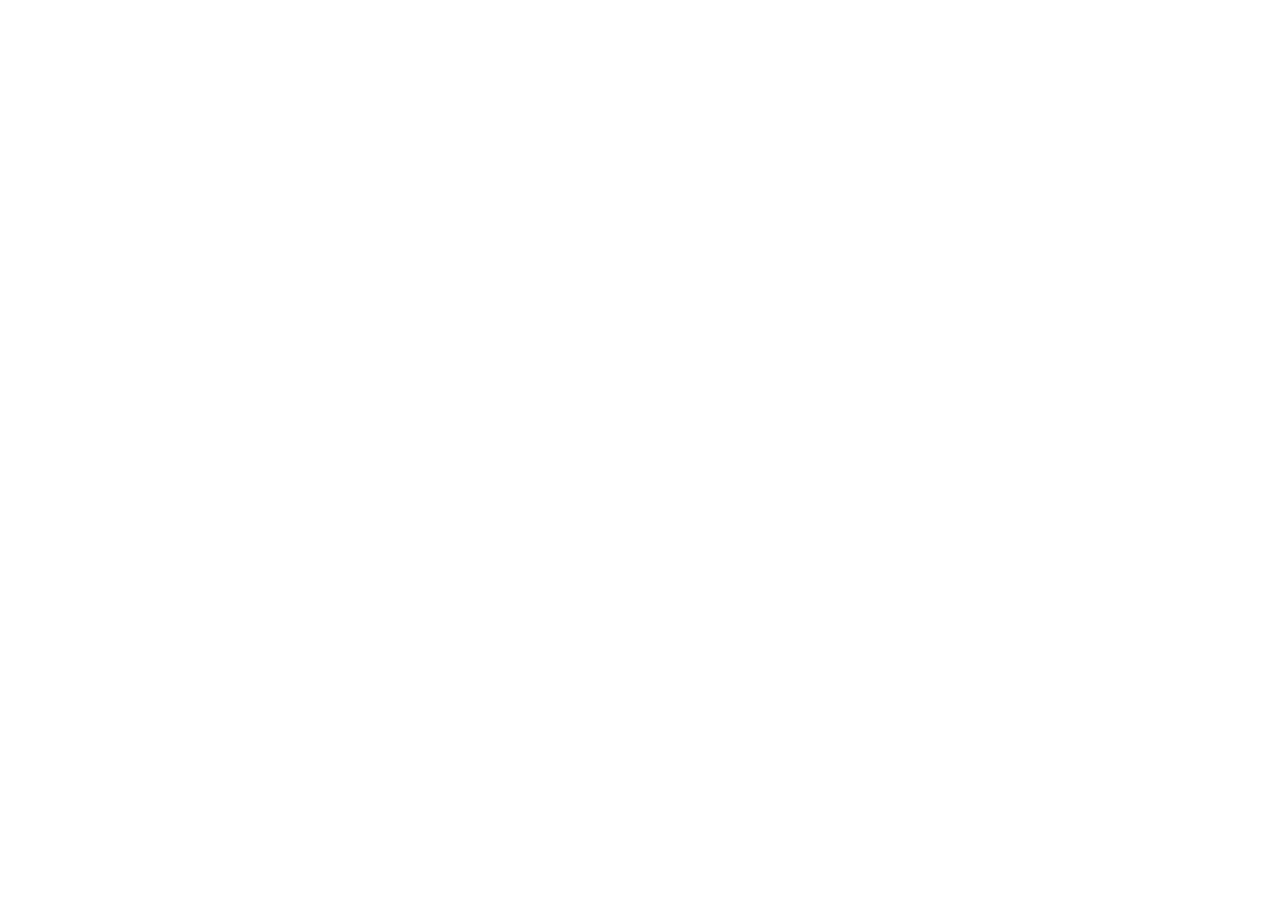
==== calculator/index.html @ de4c0c2c "Adding calculator app to my github pages" ====
<!doctype html><html lang="en"><head><meta charset="utf-8"><link rel="shortcut icon" href="/favicon.ico"><meta name="viewport" content="width=device-width,initial-scale=1,shrink-to-fit=no"><meta name="theme-color" content="#000000"><link rel="manifest" href="/manifest.json"><title>React App</title><link href="/static/css/main.79f7c264.chunk.css" rel="stylesheet"></head><body><noscript>You need to enable JavaScript to run this app.</noscript><div id="root"></div><script>!function(l){function e(e){for(var r,t,n=e[0],o=e[1],u=e[2],f=0,i=[];f<n.length;f++)t=n[f],p[t]&&i.push(p[t][0]),p[t]=0;for(r in o)Object.prototype.hasOwnProperty.call(o,r)&&(l[r]=o[r]);for(s&&s(e);i.length;)i.shift()();return c.push.apply(c,u||[]),a()}function a(){for(var e,r=0;r<c.length;r++){for(var t=c[r],n=!0,o=1;o<t.length;o++){var u=t[o];0!==p[u]&&(n=!1)}n&&(c.splice(r--,1),e=f(f.s=t[0]))}return e}var t={},p={2:0},c=[];function f(e){if(t[e])return t[e].exports;var r=t[e]={i:e,l:!1,exports:{}};return l[e].call(r.exports,r,r.exports,f),r.l=!0,r.exports}f.m=l,f.c=t,f.d=function(e,r,t){f.o(e,r)||Object.defineProperty(e,r,{enumerable:!0,get:t})},f.r=function(e){"undefined"!=typeof Symbol&&Symbol.toStringTag&&Object.defineProperty(e,Symbol.toStringTag,{value:"Module"}),Object.defineProperty(e,"__esModule",{value:!0})},f.t=function(r,e){if(1&e&&(r=f(r)),8&e)return r;if(4&e&&"object"==typeof r&&r&&r.__esModule)return r;var t=Object.create(null);if(f.r(t),Object.defineProperty(t,"default",{enumerable:!0,value:r}),2&e&&"string"!=typeof r)for(var n in r)f.d(t,n,function(e){return r[e]}.bind(null,n));return t},f.n=function(e){var r=e&&e.__esModule?function(){return e.default}:function(){return e};return f.d(r,"a",r),r},f.o=function(e,r){return Object.prototype.hasOwnProperty.call(e,r)},f.p="/";var r=window.webpackJsonp=window.webpackJsonp||[],n=r.push.bind(r);r.push=e,r=r.slice();for(var o=0;o<r.length;o++)e(r[o]);var s=n;a()}([])</script><script src="/static/js/1.6eb6405c.chunk.js"></script><script src="/static/js/main.acfa24e6.chunk.js"></script></body></html>
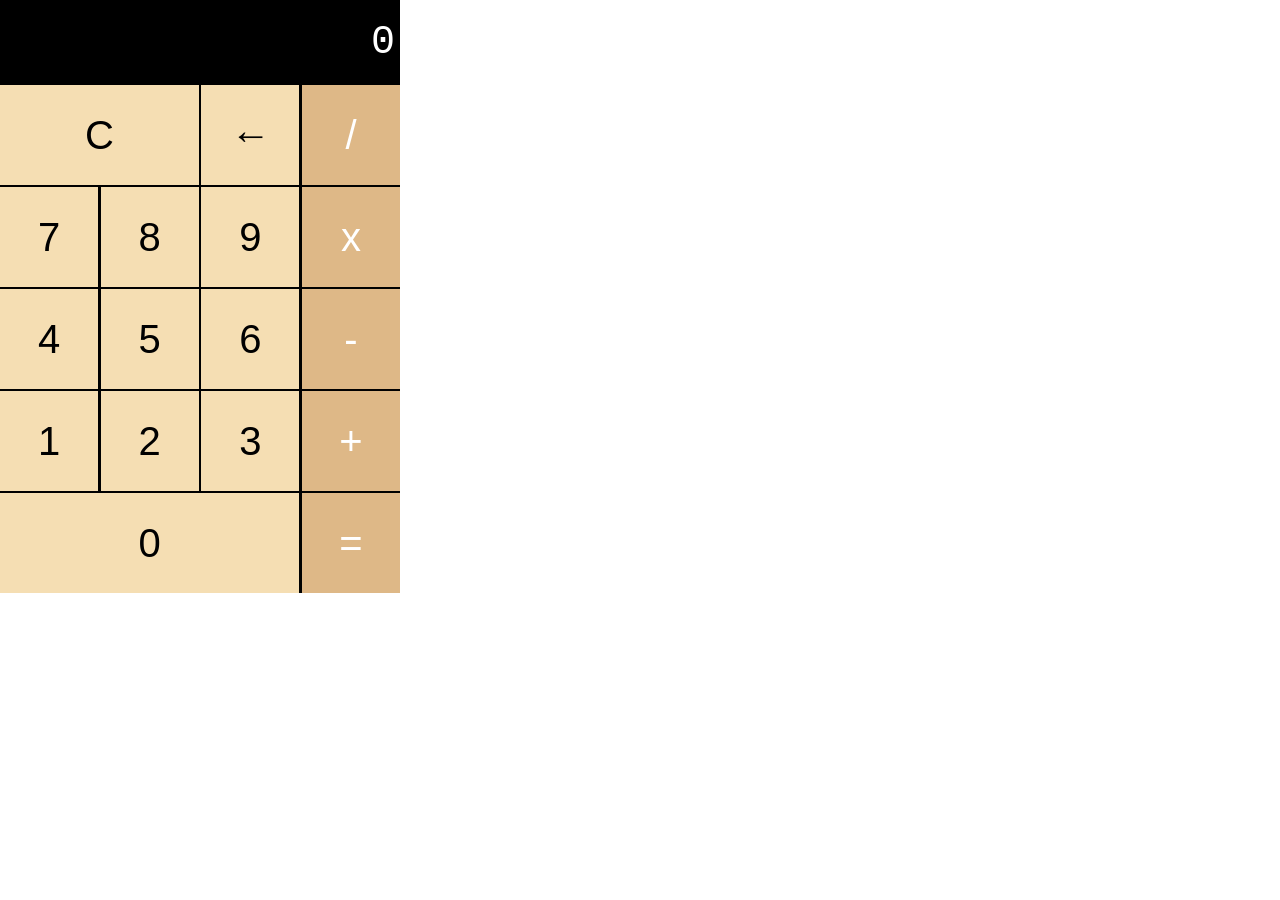
==== commit 472bf16d: "Fixing calculator static paths" ====
--- a/calculator/index.html
+++ b/calculator/index.html
@@ -1 +1 @@
-<!doctype html><html lang="en"><head><meta charset="utf-8"><link rel="shortcut icon" href="/favicon.ico"><meta name="viewport" content="width=device-width,initial-scale=1,shrink-to-fit=no"><meta name="theme-color" content="#000000"><link rel="manifest" href="/manifest.json"><title>React App</title><link href="/static/css/main.79f7c264.chunk.css" rel="stylesheet"></head><body><noscript>You need to enable JavaScript to run this app.</noscript><div id="root"></div><script>!function(l){function e(e){for(var r,t,n=e[0],o=e[1],u=e[2],f=0,i=[];f<n.length;f++)t=n[f],p[t]&&i.push(p[t][0]),p[t]=0;for(r in o)Object.prototype.hasOwnProperty.call(o,r)&&(l[r]=o[r]);for(s&&s(e);i.length;)i.shift()();return c.push.apply(c,u||[]),a()}function a(){for(var e,r=0;r<c.length;r++){for(var t=c[r],n=!0,o=1;o<t.length;o++){var u=t[o];0!==p[u]&&(n=!1)}n&&(c.splice(r--,1),e=f(f.s=t[0]))}return e}var t={},p={2:0},c=[];function f(e){if(t[e])return t[e].exports;var r=t[e]={i:e,l:!1,exports:{}};return l[e].call(r.exports,r,r.exports,f),r.l=!0,r.exports}f.m=l,f.c=t,f.d=function(e,r,t){f.o(e,r)||Object.defineProperty(e,r,{enumerable:!0,get:t})},f.r=function(e){"undefined"!=typeof Symbol&&Symbol.toStringTag&&Object.defineProperty(e,Symbol.toStringTag,{value:"Module"}),Object.defineProperty(e,"__esModule",{value:!0})},f.t=function(r,e){if(1&e&&(r=f(r)),8&e)return r;if(4&e&&"object"==typeof r&&r&&r.__esModule)return r;var t=Object.create(null);if(f.r(t),Object.defineProperty(t,"default",{enumerable:!0,value:r}),2&e&&"string"!=typeof r)for(var n in r)f.d(t,n,function(e){return r[e]}.bind(null,n));return t},f.n=function(e){var r=e&&e.__esModule?function(){return e.default}:function(){return e};return f.d(r,"a",r),r},f.o=function(e,r){return Object.prototype.hasOwnProperty.call(e,r)},f.p="/";var r=window.webpackJsonp=window.webpackJsonp||[],n=r.push.bind(r);r.push=e,r=r.slice();for(var o=0;o<r.length;o++)e(r[o]);var s=n;a()}([])</script><script src="/static/js/1.6eb6405c.chunk.js"></script><script src="/static/js/main.acfa24e6.chunk.js"></script></body></html>+<!doctype html><html lang="en"><head><meta charset="utf-8"><link rel="shortcut icon" href="favicon.ico"><meta name="viewport" content="width=device-width,initial-scale=1,shrink-to-fit=no"><meta name="theme-color" content="#000000"><link rel="manifest" href="/manifest.json"><title>React App</title><link href="static/css/main.79f7c264.chunk.css" rel="stylesheet"></head><body><noscript>You need to enable JavaScript to run this app.</noscript><div id="root"></div><script>!function(l){function e(e){for(var r,t,n=e[0],o=e[1],u=e[2],f=0,i=[];f<n.length;f++)t=n[f],p[t]&&i.push(p[t][0]),p[t]=0;for(r in o)Object.prototype.hasOwnProperty.call(o,r)&&(l[r]=o[r]);for(s&&s(e);i.length;)i.shift()();return c.push.apply(c,u||[]),a()}function a(){for(var e,r=0;r<c.length;r++){for(var t=c[r],n=!0,o=1;o<t.length;o++){var u=t[o];0!==p[u]&&(n=!1)}n&&(c.splice(r--,1),e=f(f.s=t[0]))}return e}var t={},p={2:0},c=[];function f(e){if(t[e])return t[e].exports;var r=t[e]={i:e,l:!1,exports:{}};return l[e].call(r.exports,r,r.exports,f),r.l=!0,r.exports}f.m=l,f.c=t,f.d=function(e,r,t){f.o(e,r)||Object.defineProperty(e,r,{enumerable:!0,get:t})},f.r=function(e){"undefined"!=typeof Symbol&&Symbol.toStringTag&&Object.defineProperty(e,Symbol.toStringTag,{value:"Module"}),Object.defineProperty(e,"__esModule",{value:!0})},f.t=function(r,e){if(1&e&&(r=f(r)),8&e)return r;if(4&e&&"object"==typeof r&&r&&r.__esModule)return r;var t=Object.create(null);if(f.r(t),Object.defineProperty(t,"default",{enumerable:!0,value:r}),2&e&&"string"!=typeof r)for(var n in r)f.d(t,n,function(e){return r[e]}.bind(null,n));return t},f.n=function(e){var r=e&&e.__esModule?function(){return e.default}:function(){return e};return f.d(r,"a",r),r},f.o=function(e,r){return Object.prototype.hasOwnProperty.call(e,r)},f.p="/";var r=window.webpackJsonp=window.webpackJsonp||[],n=r.push.bind(r);r.push=e,r=r.slice();for(var o=0;o<r.length;o++)e(r[o]);var s=n;a()}([])</script><script src="static/js/1.6eb6405c.chunk.js"></script><script src="static/js/main.acfa24e6.chunk.js"></script></body></html>
--- a/calculator/static/css/main.79f7c264.chunk.css
+++ b/calculator/static/css/main.79f7c264.chunk.css
@@ -0,0 +1,2 @@
+body{font-family:-apple-system,BlinkMacSystemFont,Segoe UI,Roboto,Oxygen,Ubuntu,Cantarell,Fira Sans,Droid Sans,Helvetica Neue,sans-serif;-webkit-font-smoothing:antialiased;-moz-osx-font-smoothing:grayscale}code{font-family:source-code-pro,Menlo,Monaco,Consolas,Courier New,monospace}*{box-sizing:border-box}body{padding:0;margin:0}.calc{width:400px;background-color:#000;color:#fff}.screen{font-size:40px;font-family:Courier New,Courier,monospace;text-align:right;padding:20px 5px}.calc-button{background-color:wheat;color:#000;height:100px;width:24.5%;border:none;border-radius:0;font-size:40px;cursor:pointer}.calc-button:hover{background-color:bisque}.calc-button:active{background-color:#faebd7}.calc-button:last-child{background-color:#deb887;color:#fff}.calc-button:last-child:hover{background-color:#fafad2}.calc-button:last-child:active{background-color:#b8860b}.double{width:49.7%}.triple{width:74.8%}.calc-row{display:flex;align-content:stretch;justify-content:space-between;margin-bottom:.5%}
+/*# sourceMappingURL=main.79f7c264.chunk.css.map */
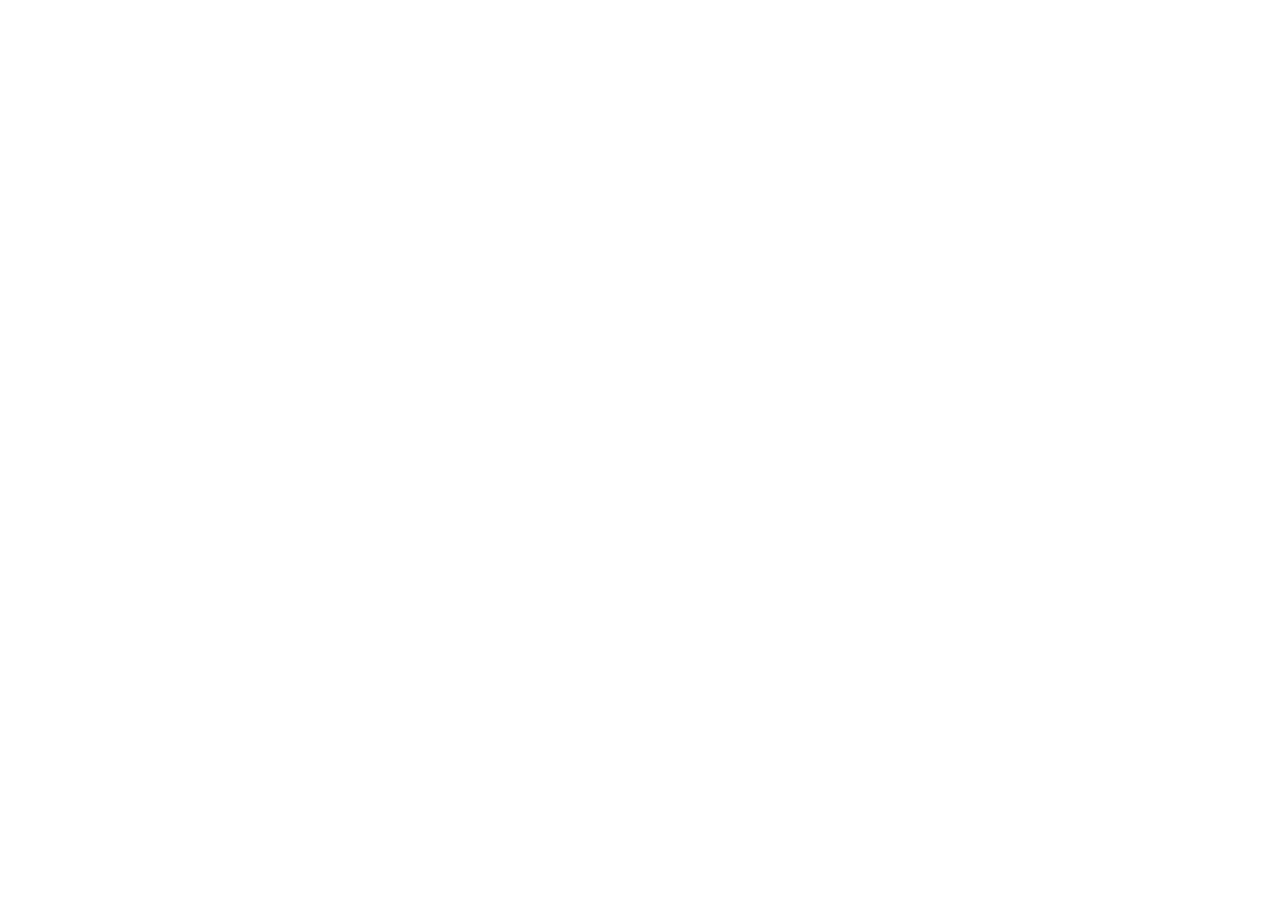
==== commit f38bfe96: "Refactoring App.js" ====
--- a/calculator/index.html
+++ b/calculator/index.html
@@ -1 +1 @@
-<!doctype html><html lang="en"><head><meta charset="utf-8"><link rel="shortcut icon" href="favicon.ico"><meta name="viewport" content="width=device-width,initial-scale=1,shrink-to-fit=no"><meta name="theme-color" content="#000000"><link rel="manifest" href="/manifest.json"><title>React App</title><link href="static/css/main.79f7c264.chunk.css" rel="stylesheet"></head><body><noscript>You need to enable JavaScript to run this app.</noscript><div id="root"></div><script>!function(l){function e(e){for(var r,t,n=e[0],o=e[1],u=e[2],f=0,i=[];f<n.length;f++)t=n[f],p[t]&&i.push(p[t][0]),p[t]=0;for(r in o)Object.prototype.hasOwnProperty.call(o,r)&&(l[r]=o[r]);for(s&&s(e);i.length;)i.shift()();return c.push.apply(c,u||[]),a()}function a(){for(var e,r=0;r<c.length;r++){for(var t=c[r],n=!0,o=1;o<t.length;o++){var u=t[o];0!==p[u]&&(n=!1)}n&&(c.splice(r--,1),e=f(f.s=t[0]))}return e}var t={},p={2:0},c=[];function f(e){if(t[e])return t[e].exports;var r=t[e]={i:e,l:!1,exports:{}};return l[e].call(r.exports,r,r.exports,f),r.l=!0,r.exports}f.m=l,f.c=t,f.d=function(e,r,t){f.o(e,r)||Object.defineProperty(e,r,{enumerable:!0,get:t})},f.r=function(e){"undefined"!=typeof Symbol&&Symbol.toStringTag&&Object.defineProperty(e,Symbol.toStringTag,{value:"Module"}),Object.defineProperty(e,"__esModule",{value:!0})},f.t=function(r,e){if(1&e&&(r=f(r)),8&e)return r;if(4&e&&"object"==typeof r&&r&&r.__esModule)return r;var t=Object.create(null);if(f.r(t),Object.defineProperty(t,"default",{enumerable:!0,value:r}),2&e&&"string"!=typeof r)for(var n in r)f.d(t,n,function(e){return r[e]}.bind(null,n));return t},f.n=function(e){var r=e&&e.__esModule?function(){return e.default}:function(){return e};return f.d(r,"a",r),r},f.o=function(e,r){return Object.prototype.hasOwnProperty.call(e,r)},f.p="/";var r=window.webpackJsonp=window.webpackJsonp||[],n=r.push.bind(r);r.push=e,r=r.slice();for(var o=0;o<r.length;o++)e(r[o]);var s=n;a()}([])</script><script src="static/js/1.6eb6405c.chunk.js"></script><script src="static/js/main.acfa24e6.chunk.js"></script></body></html>+<!doctype html><html lang="en"><head><meta charset="utf-8"><link rel="shortcut icon" href="/favicon.ico"><meta name="viewport" content="width=device-width,initial-scale=1,shrink-to-fit=no"><meta name="theme-color" content="#000000"><link rel="manifest" href="/manifest.json"><title>React App</title><link href="/static/css/main.6eac39ea.chunk.css" rel="stylesheet"></head><body><noscript>You need to enable JavaScript to run this app.</noscript><div id="root"></div><script>!function(l){function e(e){for(var r,t,n=e[0],o=e[1],u=e[2],f=0,i=[];f<n.length;f++)t=n[f],p[t]&&i.push(p[t][0]),p[t]=0;for(r in o)Object.prototype.hasOwnProperty.call(o,r)&&(l[r]=o[r]);for(s&&s(e);i.length;)i.shift()();return c.push.apply(c,u||[]),a()}function a(){for(var e,r=0;r<c.length;r++){for(var t=c[r],n=!0,o=1;o<t.length;o++){var u=t[o];0!==p[u]&&(n=!1)}n&&(c.splice(r--,1),e=f(f.s=t[0]))}return e}var t={},p={2:0},c=[];function f(e){if(t[e])return t[e].exports;var r=t[e]={i:e,l:!1,exports:{}};return l[e].call(r.exports,r,r.exports,f),r.l=!0,r.exports}f.m=l,f.c=t,f.d=function(e,r,t){f.o(e,r)||Object.defineProperty(e,r,{enumerable:!0,get:t})},f.r=function(e){"undefined"!=typeof Symbol&&Symbol.toStringTag&&Object.defineProperty(e,Symbol.toStringTag,{value:"Module"}),Object.defineProperty(e,"__esModule",{value:!0})},f.t=function(r,e){if(1&e&&(r=f(r)),8&e)return r;if(4&e&&"object"==typeof r&&r&&r.__esModule)return r;var t=Object.create(null);if(f.r(t),Object.defineProperty(t,"default",{enumerable:!0,value:r}),2&e&&"string"!=typeof r)for(var n in r)f.d(t,n,function(e){return r[e]}.bind(null,n));return t},f.n=function(e){var r=e&&e.__esModule?function(){return e.default}:function(){return e};return f.d(r,"a",r),r},f.o=function(e,r){return Object.prototype.hasOwnProperty.call(e,r)},f.p="/";var r=window.webpackJsonp=window.webpackJsonp||[],n=r.push.bind(r);r.push=e,r=r.slice();for(var o=0;o<r.length;o++)e(r[o]);var s=n;a()}([])</script><script src="/static/js/1.6eb6405c.chunk.js"></script><script src="/static/js/main.40ee97dd.chunk.js"></script></body></html>
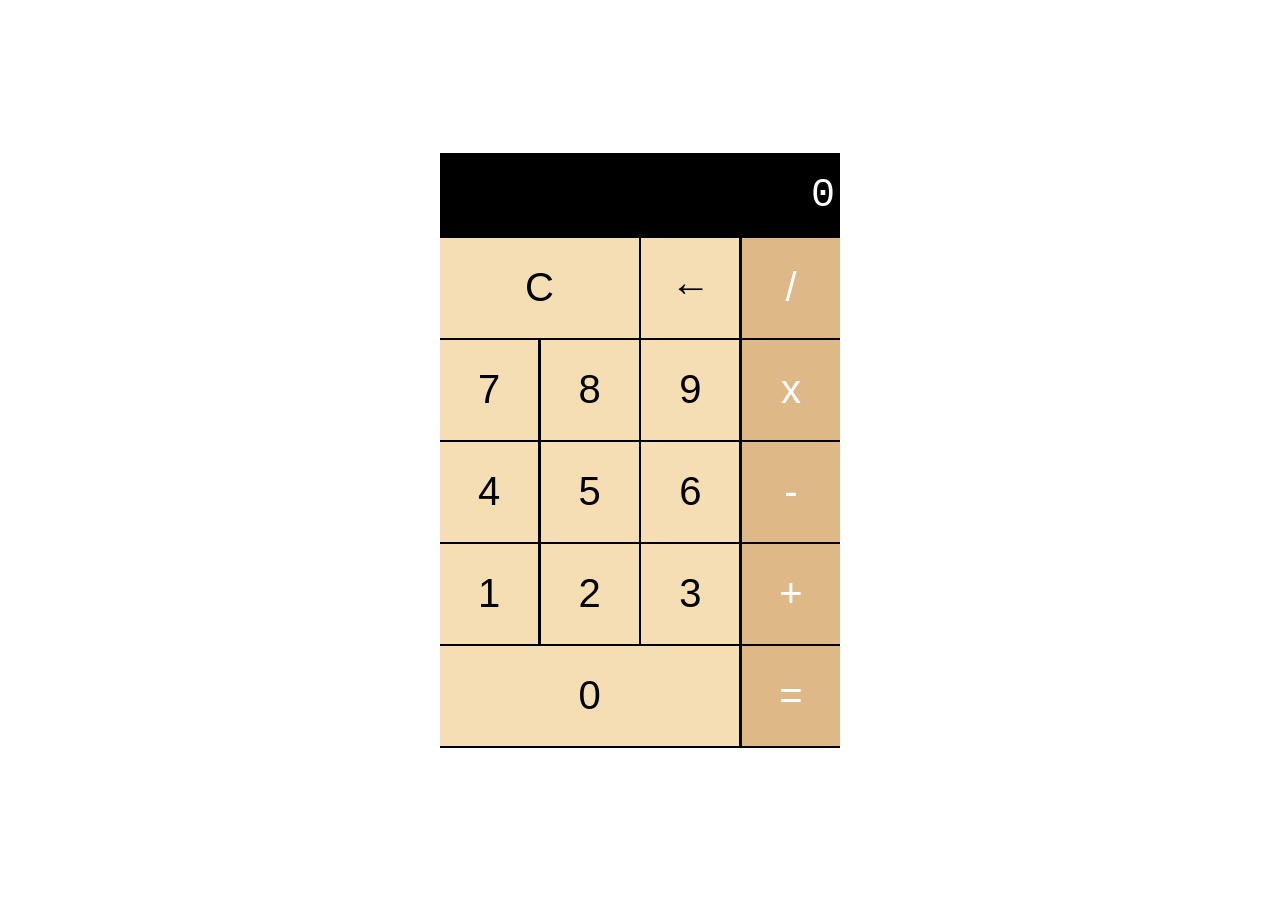
==== commit 99875b94: "Fixed css" ====
--- a/calculator/index.html
+++ b/calculator/index.html
@@ -1 +1,106 @@
-<!doctype html><html lang="en"><head><meta charset="utf-8"><link rel="shortcut icon" href="/favicon.ico"><meta name="viewport" content="width=device-width,initial-scale=1,shrink-to-fit=no"><meta name="theme-color" content="#000000"><link rel="manifest" href="/manifest.json"><title>React App</title><link href="/static/css/main.6eac39ea.chunk.css" rel="stylesheet"></head><body><noscript>You need to enable JavaScript to run this app.</noscript><div id="root"></div><script>!function(l){function e(e){for(var r,t,n=e[0],o=e[1],u=e[2],f=0,i=[];f<n.length;f++)t=n[f],p[t]&&i.push(p[t][0]),p[t]=0;for(r in o)Object.prototype.hasOwnProperty.call(o,r)&&(l[r]=o[r]);for(s&&s(e);i.length;)i.shift()();return c.push.apply(c,u||[]),a()}function a(){for(var e,r=0;r<c.length;r++){for(var t=c[r],n=!0,o=1;o<t.length;o++){var u=t[o];0!==p[u]&&(n=!1)}n&&(c.splice(r--,1),e=f(f.s=t[0]))}return e}var t={},p={2:0},c=[];function f(e){if(t[e])return t[e].exports;var r=t[e]={i:e,l:!1,exports:{}};return l[e].call(r.exports,r,r.exports,f),r.l=!0,r.exports}f.m=l,f.c=t,f.d=function(e,r,t){f.o(e,r)||Object.defineProperty(e,r,{enumerable:!0,get:t})},f.r=function(e){"undefined"!=typeof Symbol&&Symbol.toStringTag&&Object.defineProperty(e,Symbol.toStringTag,{value:"Module"}),Object.defineProperty(e,"__esModule",{value:!0})},f.t=function(r,e){if(1&e&&(r=f(r)),8&e)return r;if(4&e&&"object"==typeof r&&r&&r.__esModule)return r;var t=Object.create(null);if(f.r(t),Object.defineProperty(t,"default",{enumerable:!0,value:r}),2&e&&"string"!=typeof r)for(var n in r)f.d(t,n,function(e){return r[e]}.bind(null,n));return t},f.n=function(e){var r=e&&e.__esModule?function(){return e.default}:function(){return e};return f.d(r,"a",r),r},f.o=function(e,r){return Object.prototype.hasOwnProperty.call(e,r)},f.p="/";var r=window.webpackJsonp=window.webpackJsonp||[],n=r.push.bind(r);r.push=e,r=r.slice();for(var o=0;o<r.length;o++)e(r[o]);var s=n;a()}([])</script><script src="/static/js/1.6eb6405c.chunk.js"></script><script src="/static/js/main.40ee97dd.chunk.js"></script></body></html>+<!DOCTYPE html>
+<html lang="en">
+  <head>
+    <meta charset="utf-8" />
+    <link rel="shortcut icon" href="favicon.ico" />
+    <meta
+      name="viewport"
+      content="width=device-width,initial-scale=1,shrink-to-fit=no"
+    />
+    <meta name="theme-color" content="#000000" />
+    <link rel="manifest" href="manifest.json" />
+    <title>React App</title>
+    <link href="static/css/main.6eac39ea.chunk.css" rel="stylesheet" />
+  </head>
+  <body>
+    <noscript>You need to enable JavaScript to run this app.</noscript>
+    <div id="root"></div>
+    <script>
+      !(function(l) {
+        function e(e) {
+          for (
+            var r, t, n = e[0], o = e[1], u = e[2], f = 0, i = [];
+            f < n.length;
+            f++
+          )
+            (t = n[f]), p[t] && i.push(p[t][0]), (p[t] = 0);
+          for (r in o)
+            Object.prototype.hasOwnProperty.call(o, r) && (l[r] = o[r]);
+          for (s && s(e); i.length; ) i.shift()();
+          return c.push.apply(c, u || []), a();
+        }
+        function a() {
+          for (var e, r = 0; r < c.length; r++) {
+            for (var t = c[r], n = !0, o = 1; o < t.length; o++) {
+              var u = t[o];
+              0 !== p[u] && (n = !1);
+            }
+            n && (c.splice(r--, 1), (e = f((f.s = t[0]))));
+          }
+          return e;
+        }
+        var t = {},
+          p = { 2: 0 },
+          c = [];
+        function f(e) {
+          if (t[e]) return t[e].exports;
+          var r = (t[e] = { i: e, l: !1, exports: {} });
+          return l[e].call(r.exports, r, r.exports, f), (r.l = !0), r.exports;
+        }
+        (f.m = l),
+          (f.c = t),
+          (f.d = function(e, r, t) {
+            f.o(e, r) ||
+              Object.defineProperty(e, r, { enumerable: !0, get: t });
+          }),
+          (f.r = function(e) {
+            "undefined" != typeof Symbol &&
+              Symbol.toStringTag &&
+              Object.defineProperty(e, Symbol.toStringTag, { value: "Module" }),
+              Object.defineProperty(e, "__esModule", { value: !0 });
+          }),
+          (f.t = function(r, e) {
+            if ((1 & e && (r = f(r)), 8 & e)) return r;
+            if (4 & e && "object" == typeof r && r && r.__esModule) return r;
+            var t = Object.create(null);
+            if (
+              (f.r(t),
+              Object.defineProperty(t, "default", { enumerable: !0, value: r }),
+              2 & e && "string" != typeof r)
+            )
+              for (var n in r)
+                f.d(
+                  t,
+                  n,
+                  function(e) {
+                    return r[e];
+                  }.bind(null, n)
+                );
+            return t;
+          }),
+          (f.n = function(e) {
+            var r =
+              e && e.__esModule
+                ? function() {
+                    return e.default;
+                  }
+                : function() {
+                    return e;
+                  };
+            return f.d(r, "a", r), r;
+          }),
+          (f.o = function(e, r) {
+            return Object.prototype.hasOwnProperty.call(e, r);
+          }),
+          (f.p = "/");
+        var r = (window.webpackJsonp = window.webpackJsonp || []),
+          n = r.push.bind(r);
+        (r.push = e), (r = r.slice());
+        for (var o = 0; o < r.length; o++) e(r[o]);
+        var s = n;
+        a();
+      })([]);</script
+    ><script src="static/js/1.6eb6405c.chunk.js"></script
+    ><script src="static/js/main.40ee97dd.chunk.js"></script>
+  </body>
+</html>
--- a/calculator/static/css/main.6eac39ea.chunk.css
+++ b/calculator/static/css/main.6eac39ea.chunk.css
@@ -0,0 +1,2 @@
+body{font-family:-apple-system,BlinkMacSystemFont,Segoe UI,Roboto,Oxygen,Ubuntu,Cantarell,Fira Sans,Droid Sans,Helvetica Neue,sans-serif;-webkit-font-smoothing:antialiased;-moz-osx-font-smoothing:grayscale}code{font-family:source-code-pro,Menlo,Monaco,Consolas,Courier New,monospace}*{box-sizing:border-box}body{padding:0;margin:0}.container{display:flex;justify-content:center;align-items:center;height:100vh}.calc{width:400px;background-color:#000;color:#fff}.screen{font-size:40px;font-family:Courier New,Courier,monospace;text-align:right;padding:20px 5px}.calc-button{background-color:wheat;color:#000;height:100px;width:24.5%;border:none;border-radius:0;font-size:40px;cursor:pointer}.calc-button:hover{background-color:bisque}.calc-button:active{background-color:#faebd7}.calc-button:last-child{background-color:#deb887;color:#fff}.calc-button:last-child:hover{background-color:#fafad2}.calc-button:last-child:active{background-color:#b8860b}.double{width:49.7%}.triple{width:74.8%}.calc-row{display:flex;align-content:stretch;justify-content:space-between;margin-bottom:.5%}
+/*# sourceMappingURL=main.6eac39ea.chunk.css.map */
